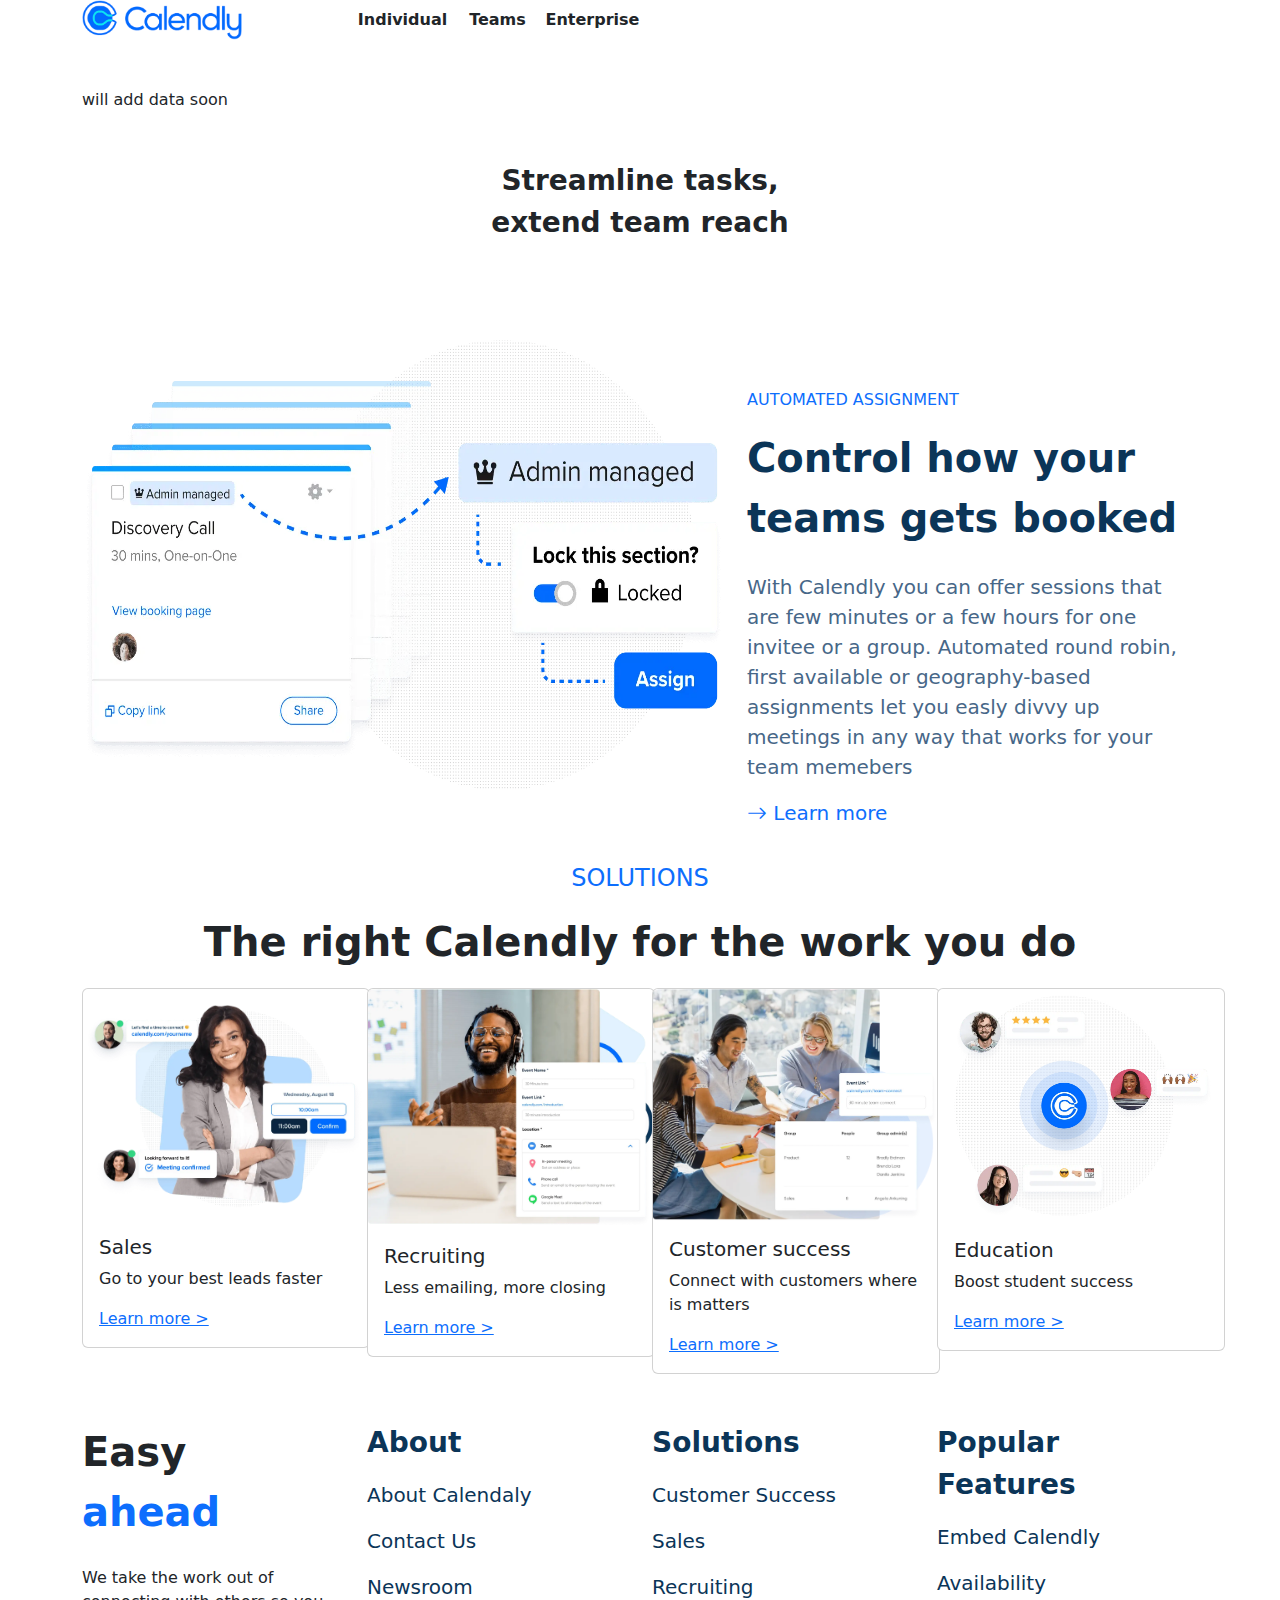
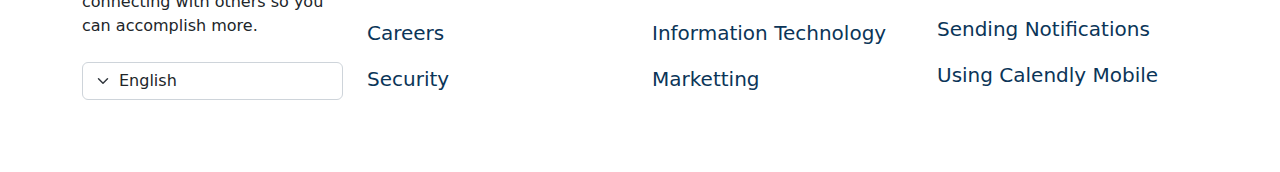
==== calendly website bootstratp exercise/enterprise.html @ 27c6d5d9 "Included the indivitual and teams page" ====
<!DOCTYPE html>
<html lang="en">
<head>
    <meta charset="UTF-8">
    <meta http-equiv="X-UA-Compatible" content="IE=edge">
    <meta name="viewport" content="width=device-width, initial-scale=1.0">
    <link rel="stylesheet" href="css/bootstrap.rtl.min.css">
    <link rel="stylesheet" href="./style.css">
    <link rel="stylesheet" href="https://cdn.jsdelivr.net/npm/bootstrap-icons@1.10.2/font/bootstrap-icons.css">
    <title>Document</title>
</head>
<body>

    <div class="container">
        <!-- navbar row -->
        <div class="row">
            <div class="col-md-3">
                <a href="./index.html"> <img src="img/logo.png" id="logoimage" alt=""> </a>
                
            </div>
            <div class="col-md-6">
                <div class="row">
                    <div class="col-md-2 d-flex justify-content-center mt-2 fs-6 fw-semibold  ">
                        <a href="./individual.html" class="navbtn text-dark">Individual</a>
                    </div>
                    <div class="col-md-2 d-flex justify-content-center mt-2 fs-6 fw-semibold text-dark ">
                        <a href="./teams.html" class="navbtn text-dark">Teams</a>
                    </div>
                    <div class="col-md-2 d-flex justify-content-center mt-2 fs-6 fw-semibold text-dark ">
                        <a href="./enterprise.html" class="navbtn text-dark">Enterprise</a>
                    </div>
                    <div class="col-md-2 d-flex justify-content-center mt-2 fs-6 fw-semibold text-dark "></div>
                    <div class="col-md-2 d-flex justify-content-center mt-2 fs-6 fw-semibold text-dark "></div>
                    <div class="col-md-2 d-flex justify-content-center mt-2 fs-6 fw-semibold text-dark "></div>
                </div>
            </div>
            <div class="col-md-3 b-danger">
                <!-- reserved for the last part of the navbar -->
            </div>

        </div>

        <!-- hero row -->
        <div class="row">
            <div class="col-md-6 mt-5">
                will add data soon
            </div>
            
        </div>

        <div class="row">
            <div class="col-md-4"></div>
            <div class="col-md-4 text-center mt-5 fs-3 fw-bold">
                Streamline tasks, extend team reach
            </div>
            <div class="col-md-4"></div>
        </div>

        <!-- middle infor -->
        <div class="row mt-5">
            <div class="col-md-7 mt-5 individualheroimg">
                <img id="heroimage" src="img/Group.webp" alt="">
            </div>
            <div class="col-md-5 mt-5">
                <div class="text-primary mt-5">
                    AUTOMATED ASSIGNMENT
                </div>
                <div class="introtitle pb-2 fs-1 mt-3">
                    Control how your teams gets booked 
                </div>
                <div class="herostatement my-3 ">
                    With Calendly you can offer sessions that are few minutes or a few hours for one invitee or a group.
                    Automated round robin, first available or geography-based assignments let you easly divvy up meetings in any 
                    way that works for your team memebers
                </div>

                <div class="mb-3">
                     <a href="" class="learnmore"> <i class="bi bi-arrow-right"></i> Learn more</a>
                </div>
              
            </div>
        </div>
        
    </div>

    <!-- card row -->
    <div class="my-3">
        <div class="container">
            <div class="row">
                <div class="col-md">
                    <p class="text-primary fs-4 text-center solution"> SOLUTIONS</p>
                    <p class="text-center fs-1 fw-semibold solutext">
                        The right Calendly for the work you do
                    </p>
                </div>
            </div>
            <div class="row">
                <div class="col-md-3">

                    <div class="card" style="width: 18rem;">
                        <img src="img/Homepage-Hero.webp" class="card-img-top" alt="...">
                        <div class="card-body">
                          <h5 class="card-title">Sales</h5>
                          <p class="card-text">Go to your best leads faster</p>
                          <a href="#" >Learn more ></a>
                        </div>
                      </div>

                </div>
                <div class="col-md-3">

                    <div class="card" style="width: 18rem;">
                        <img src="img/Calendly-Individuals-Hero.webp" class="card-img-top" alt="...">
                        <div class="card-body">
                          <h5 class="card-title">Recruiting</h5>
                          <p class="card-text">Less emailing, more closing</p>
                          <a href="#" >Learn more ></a>
                        </div>
                      </div>

                </div>
                <div class="col-md-3">

                    <div class="card" style="width: 18rem;">
                        <img src="img/Teams_Hero.webp" class="card-img-top" alt="...">
                        <div class="card-body">
                          <h5 class="card-title">Customer success</h5>
                          <p class="card-text">Connect with customers where is matters</p>
                          <a href="#" >Learn more ></a>
                        </div>
                      </div>

                </div>
                <div class="col-md-3">

                    <div class="card" style="width: 18rem;">
                        <img src="img/Calendly-clients.webp" class="card-img-top" alt="...">
                        <div class="card-body">
                          <h5 class="card-title">Education</h5>
                          <p class="card-text">Boost student success</p>
                          <a href="#" >Learn more ></a>
                        </div>
                      </div>

                </div>
            </div>
        </div>
    </div>

    <!-- footer row -->
     
    <div class="my-5 footerrow">
        <div class="container">
            <div class="row">
                <div class="col-md-3">
                    <div class="fs-1 fw-bold easyahead">
                        Easy <br> <span class="text-primary">ahead</span>
                    </div>
                    <div class="mt-4">
                        We take the work out of connecting with others so you can accomplish more.
                    </div>

                    <div class="input-group my-4">
                        
                        <select class="form-select" id="inputGroupSelect01">
                          <option selected>English</option>
                          <option value="1">Français</option>
                          <option value="2">Espańol</option>
                          <option value="3">Deutsch</option>
                        </select>
                      </div>

                </div>
                <div class="col-md-3 ">
                    <div class="fs-3 fw-bold fmenu">
                        About
                    </div>
                    <div class="my-3 fs-5 footerlinks">
                        <a href="">About Calendaly</a>
                    </div>
                    <div class="my-3 fs-5 footerlinks">
                        <a href="">Contact Us</a>
                    </div>
                    <div class="my-3 fs-5 footerlinks">
                        <a href="">Newsroom</a>
                    </div>
                    <div class="my-3 fs-5 footerlinks">
                        <a href="">Careers</a>
                    </div>
                    <div class="my-3 fs-5 footerlinks">
                        <a href="">Security</a>
                    </div>
                </div>
                <div class="col-md-3 ">
                    <div class="fs-3 fw-bold fmenu">
                        Solutions
                    </div>
                    <div class="my-3 fs-5 footerlinks">
                        <a href="">Customer Success</a>
                    </div>
                    <div class="my-3 fs-5 footerlinks">
                        <a href="">Sales</a>
                    </div>
                    <div class="my-3 fs-5 footerlinks">
                        <a href="">Recruiting</a>
                    </div>
                    <div class="my-3 fs-5 footerlinks">
                        <a href="">Information Technology</a>
                    </div>
                    <div class="my-3 fs-5 footerlinks">
                        <a href="">Marketting</a>
                    </div>
                </div>
                <div class="col-md-3">
                    <div class="fs-3 fw-bold fmenu">
                        Popular Features
                    </div>
                    <div class="my-3 fs-5 footerlinks">
                        <a href="">Embed Calendly</a>
                    </div>
                    <div class="my-3 fs-5 footerlinks">
                        <a href="">Availability</a>
                    </div>
                    <div class="my-3 fs-5 footerlinks">
                        <a href="">Sending Notifications</a>
                    </div>
                    <div class="my-3 fs-5 footerlinks">
                        <a href="">Using Calendly Mobile</a>
                    </div>
                </div>
            </div>
        </div>
    </div>
    
    

    <script src="js/jquery-3.6.1.min.js"></script>
    <script src="js/bootstrap.min.js"></script>
</body>
</html>
---- calendly website bootstratp exercise/style.css ----
#logoimage{
    height: 40px;
    width: auto;
}

.navbtn{
    /* color: black; */
    text-decoration: none;
}

.alignNav{
    display: flex;
    align-items: end;
}

.introtitle{
    color: rgb(11, 53, 88);
    font-size: 67.34px;
    font-weight: 700;
}

#heroimage{
    width: 100%;
    height: 100%;

}

.herostatement{
    font-size: 20px;
    color: #476788;
}

.emailinput{
    height: 60px;
    border-radius: 20px 0px 0px 20px;
}

.radiusbtn{
    z-index: 1;
    border-radius: 20px 0px 0px 20px;
}

.nousers{
    font-size: 28px;
    color: #0B3558;
}

.advlogo{
    height: 30px;
}

.cirfoote{
    height: 30px;
    width: 30px;
}


.vertical{
    width: 3px;
    height: 200px;
    margin-left: 13px;
}

.vertext{
    margin-left: 3px;
    margin-top: 10px;
}

.individualheroimg{
    height: 450px;
}

.btnsign{
    border-radius: 15px 0px;
}

.learnmore{
    font-size: 20px;
    text-decoration: none;
}

.bgimage{
    background-image: url("img/background-4.png");
    height: 300px;
    
    
}

.btnsignlight{
    border-radius: 15px ;
}

.footerlinks a{
    text-decoration: none;
    color: #0B3558
}

.fmenu{
    color: #0B3558
}
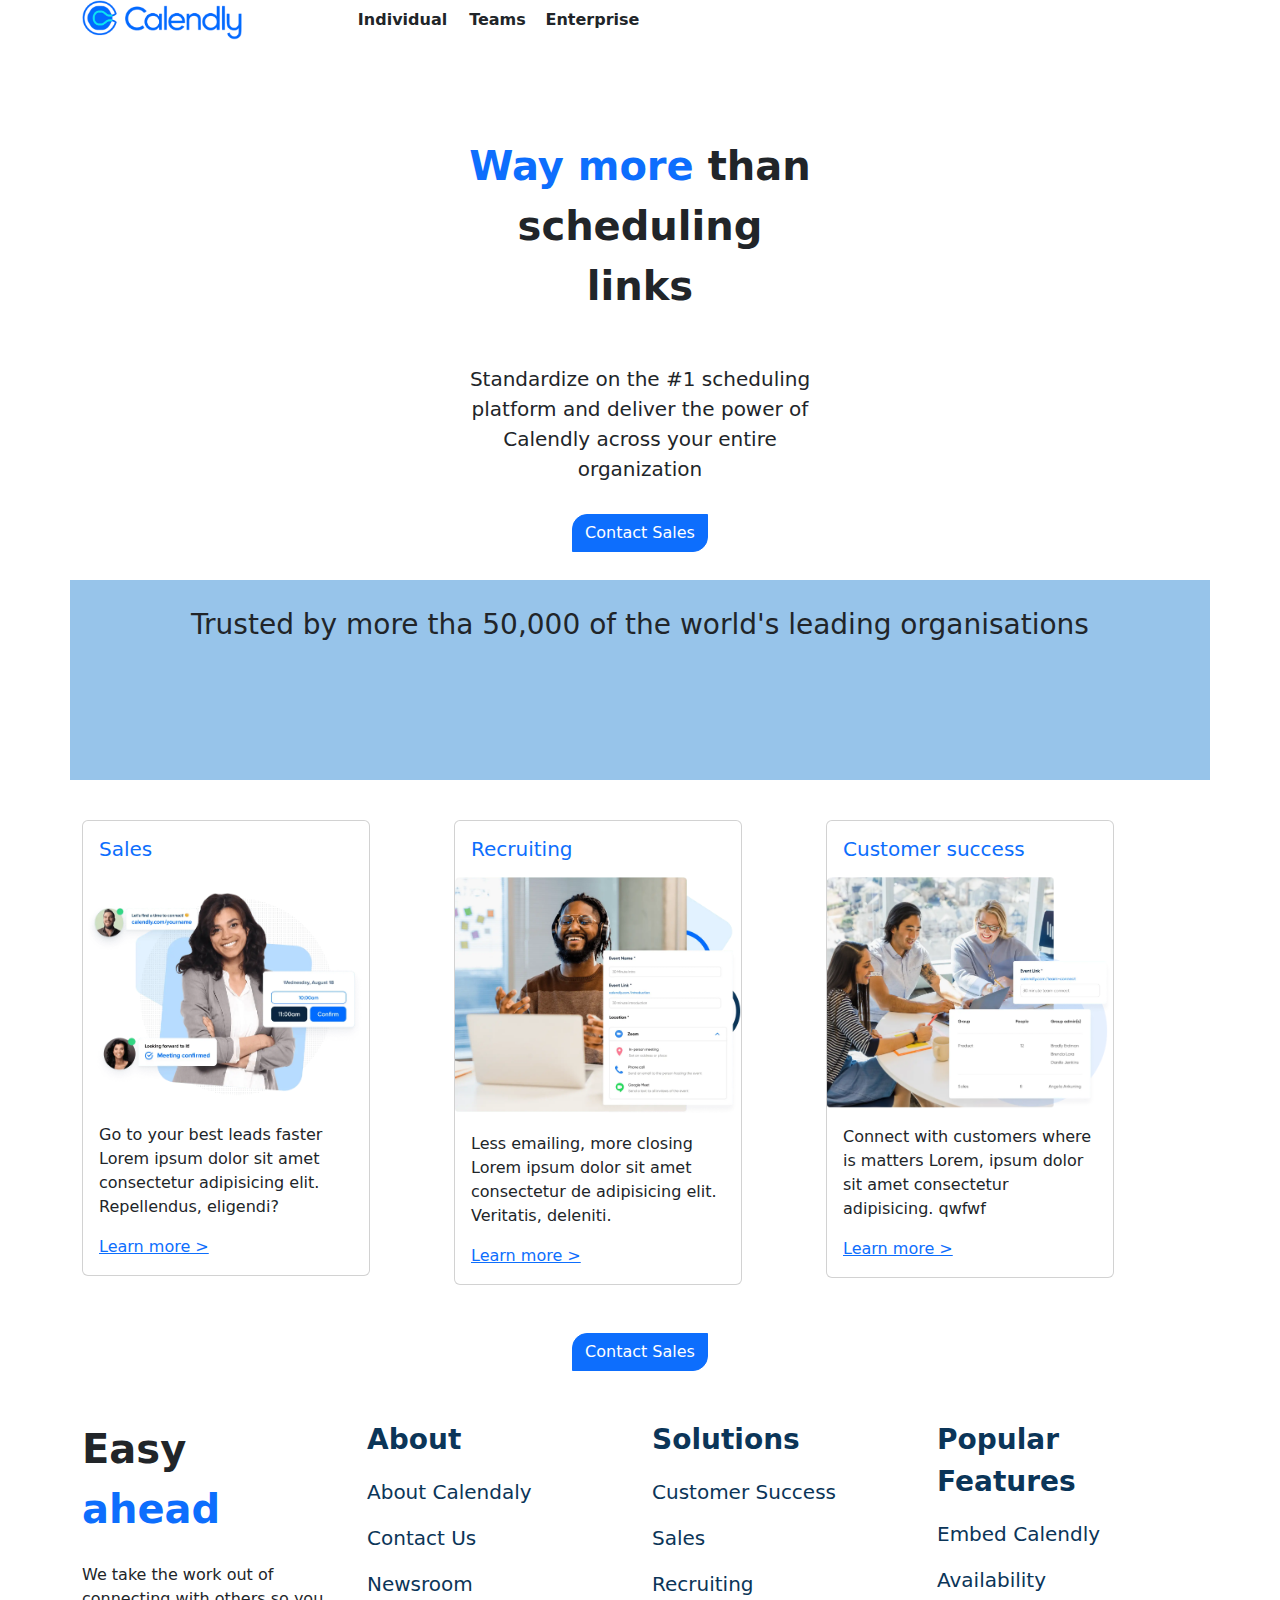
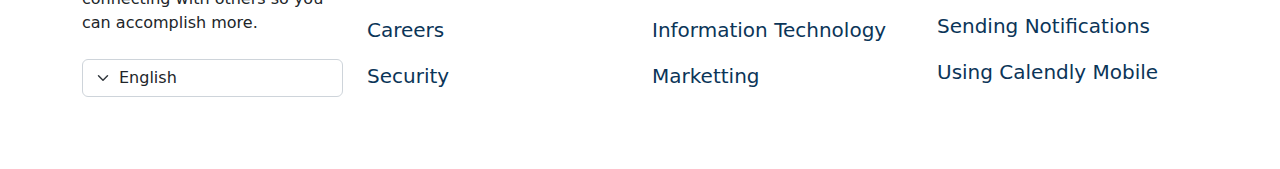
==== commit cfcabbde: "added enterprise tab" ====
--- a/calendly website bootstratp exercise/enterprise.html
+++ b/calendly website bootstratp exercise/enterprise.html
@@ -43,109 +43,104 @@
         <!-- hero row -->
         <div class="row">
             <div class="col-md-6 mt-5">
-                will add data soon
+                
             </div>
             
         </div>
 
         <div class="row">
             <div class="col-md-4"></div>
-            <div class="col-md-4 text-center mt-5 fs-3 fw-bold">
-                Streamline tasks, extend team reach
+            <div class="col-md-4 text-center mt-5 fs-1 fw-bold">
+                <span class="text-primary">Way more</span> than scheduling links
+                <div class="fw-normal fs-5 mt-5">
+                    <p>Standardize on the #1 scheduling platform and deliver the power of Calendly across your entire organization</p>
+                </div>
+                <div class="">
+                    <button type="button" class="btn btn-primary mx-1 btnsign">
+                        Contact Sales
+                    </button>
+                </div>
+                
             </div>
             <div class="col-md-4"></div>
         </div>
-
-        <!-- middle infor -->
-        <div class="row mt-5">
-            <div class="col-md-7 mt-5 individualheroimg">
-                <img id="heroimage" src="img/Group.webp" alt="">
-            </div>
-            <div class="col-md-5 mt-5">
-                <div class="text-primary mt-5">
-                    AUTOMATED ASSIGNMENT
-                </div>
-                <div class="introtitle pb-2 fs-1 mt-3">
-                    Control how your teams gets booked 
-                </div>
-                <div class="herostatement my-3 ">
-                    With Calendly you can offer sessions that are few minutes or a few hours for one invitee or a group.
-                    Automated round robin, first available or geography-based assignments let you easly divvy up meetings in any 
-                    way that works for your team memebers
-                </div>
-
-                <div class="mb-3">
-                     <a href="" class="learnmore"> <i class="bi bi-arrow-right"></i> Learn more</a>
-                </div>
-              
-            </div>
-        </div>
         
+    </div>
+
+    <div class="trustees">
+        <div class="container">
+            <div class="row col-md mrqee">
+                <div class="text-center fs-3 mt-4">
+                    Trusted by more tha 50,000 of the world's leading organisations
+                </div>
+                <marquee behavior="scroll" direction="left">
+                    <div class="d-flex aliglogos">
+                        <div class="imgscroll"> <img src="img/Dropbox_logo.svg" alt=""> </div>
+                        <div class="imgscroll"> <img src="img/Compass.svg" alt=""> </div>
+                        <div class="imgscroll"> <img src="img/Twilio-logo-red.svg" alt=""> </div>
+                        <div class="imgscroll"> <img src="img/zenefits.svg" alt=""> </div>
+                    </div>
+                    
+                </marquee>
+            </div>
+        </div>
     </div>
 
     <!-- card row -->
     <div class="my-3">
         <div class="container">
             <div class="row">
-                <div class="col-md">
-                    <p class="text-primary fs-4 text-center solution"> SOLUTIONS</p>
-                    <p class="text-center fs-1 fw-semibold solutext">
-                        The right Calendly for the work you do
-                    </p>
+                <div class="d-flex mt-4">
+
+                    <div class="col-md-4">
+                        <div class="card" style="width: 18rem;">
+                            <h5 class="card-title text-primary mx-3 my-3">Sales</h5>
+                            <img src="img/Homepage-Hero.webp" class="card-img-top" alt="...">
+                            <div class="card-body">
+                            
+                            <p class="card-text">Go to your best leads faster Lorem ipsum dolor sit amet consectetur adipisicing elit. Repellendus, eligendi?</p>
+                            <a href="#" >Learn more ></a>
+                            </div>
+                        </div>
+
+                    </div>
+                    <div class="col-md-4">
+
+                        <div class="card" style="width: 18rem;">
+                            <h5 class="card-title text-primary mx-3 my-3">Recruiting</h5>
+                            <img src="img/Calendly-Individuals-Hero.webp" class="card-img-top" alt="...">
+                            <div class="card-body">
+                            <p class="card-text">Less emailing, more closing Lorem ipsum dolor sit amet consectetur de adipisicing elit. Veritatis, deleniti.</p>
+                            <a href="#" >Learn more ></a>
+                            </div>
+                        </div>
+
+                    </div>
+                    <div class="col-md-4">
+
+                        <div class="card" style="width: 18rem;">
+                            <h5 class="card-title text-primary mx-3 my-3">Customer success</h5>
+                            <img src="img/Teams_Hero.webp" class="card-img-top" alt="...">
+                            <div class="card-body">
+                            <p class="card-text">Connect with customers where is matters Lorem, ipsum dolor sit amet consectetur adipisicing. qwfwf</p>
+                            <a href="#" >Learn more ></a>
+                            </div>
+                        </div>
+
+                    </div>
+                    
                 </div>
             </div>
             <div class="row">
-                <div class="col-md-3">
-
-                    <div class="card" style="width: 18rem;">
-                        <img src="img/Homepage-Hero.webp" class="card-img-top" alt="...">
-                        <div class="card-body">
-                          <h5 class="card-title">Sales</h5>
-                          <p class="card-text">Go to your best leads faster</p>
-                          <a href="#" >Learn more ></a>
-                        </div>
-                      </div>
-
-                </div>
-                <div class="col-md-3">
-
-                    <div class="card" style="width: 18rem;">
-                        <img src="img/Calendly-Individuals-Hero.webp" class="card-img-top" alt="...">
-                        <div class="card-body">
-                          <h5 class="card-title">Recruiting</h5>
-                          <p class="card-text">Less emailing, more closing</p>
-                          <a href="#" >Learn more ></a>
-                        </div>
-                      </div>
-
-                </div>
-                <div class="col-md-3">
-
-                    <div class="card" style="width: 18rem;">
-                        <img src="img/Teams_Hero.webp" class="card-img-top" alt="...">
-                        <div class="card-body">
-                          <h5 class="card-title">Customer success</h5>
-                          <p class="card-text">Connect with customers where is matters</p>
-                          <a href="#" >Learn more ></a>
-                        </div>
-                      </div>
-
-                </div>
-                <div class="col-md-3">
-
-                    <div class="card" style="width: 18rem;">
-                        <img src="img/Calendly-clients.webp" class="card-img-top" alt="...">
-                        <div class="card-body">
-                          <h5 class="card-title">Education</h5>
-                          <p class="card-text">Boost student success</p>
-                          <a href="#" >Learn more ></a>
-                        </div>
-                      </div>
-
-                </div>
-            </div>
-        </div>
-    </div>
+                <div class="col-md d-flex justify-content-center mt-5">
+                    <button type="button" class="btn btn-primary mx-1 btnsign">
+                        Contact Sales
+                    </button>
+                </div>
+            </div>
+        </div>
+    </div>
+    
 
     <!-- footer row -->
      
--- a/calendly website bootstratp exercise/style.css
+++ b/calendly website bootstratp exercise/style.css
@@ -99,3 +99,22 @@
     color: #0B3558
 }
 
+.imgscroll{
+    width: 100px;
+    height: 100px;
+    margin: 0px 100px ;
+}
+
+.aliglogos{
+    margin-top: 50px;
+}
+
+.mrqee{
+    height: 200px;
+    margin-top: 20px;
+    background-color: #97c4ea;
+    display: flex;
+    align-items: center;
+}
+
+
